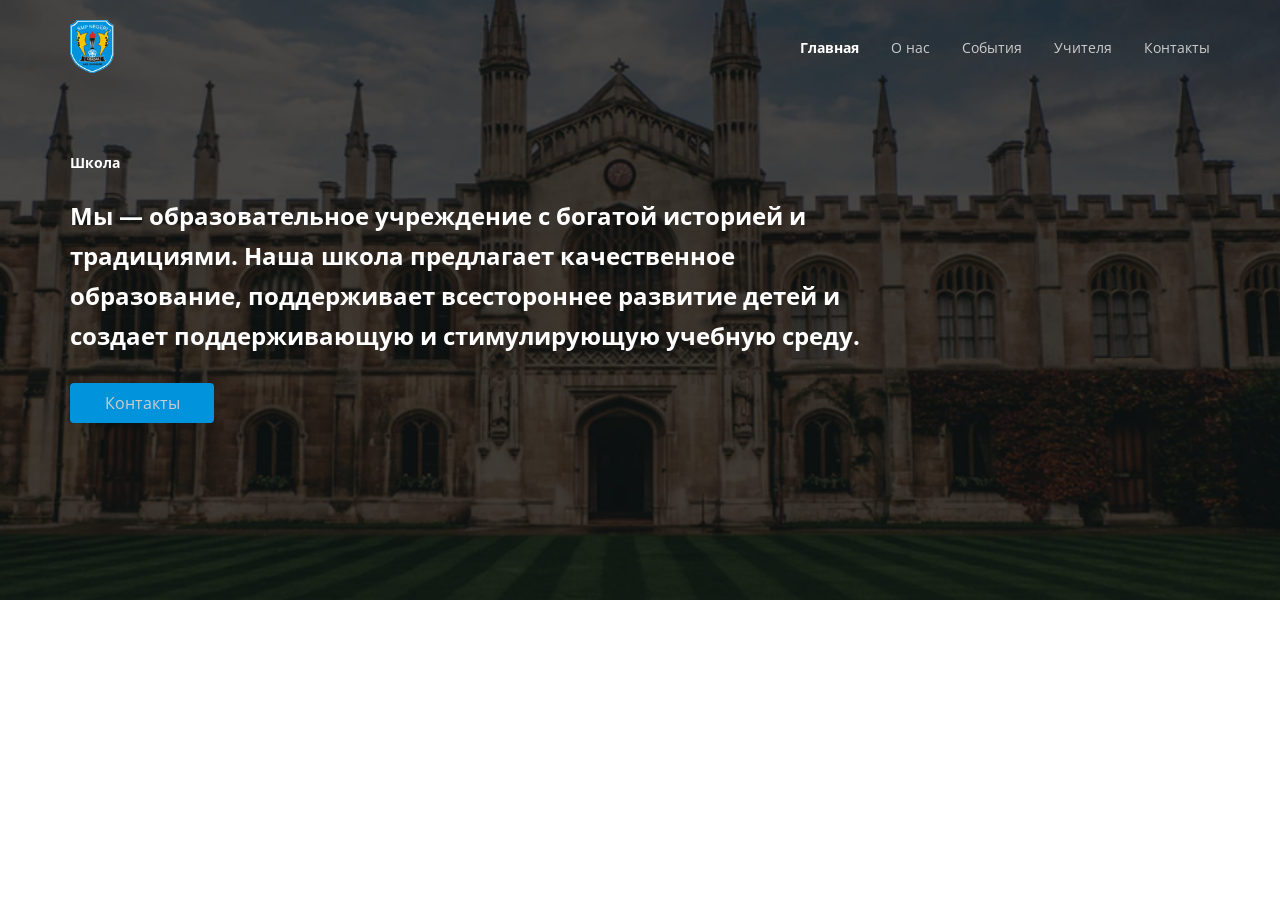
==== index.html @ 68ff4fbd "first commit" ====
<!DOCTYPE html>
<html lang="en">

<head>
    <meta charset="UTF-8">
    <meta name="viewport" content="width=device-width, initial-scale=1.0">
    <title>Главная</title>
    <!-- link css -->
    <link rel="stylesheet" href="./assets/css/home/main.css">
</head>

<body>
    <!-- main start -->
    <main>
        <!-- hero start -->
        <section class="hero">
            <div class="container">
                <div class="hero_content">
                    <img src="./assets/images/homeIMg/image 12.svg" alt="">
                    <nav>
                        <ul class="hero_list">
                            <li><a class="hero_nav after" href="#">Главная</a></li>
                            <li><a class="hero_nav" href="./assets/pages/about.html">О нас</a></li>
                            <li><a class="hero_nav" href="./assets/pages/events.html">События</a></li>
                            <li><a class="hero_nav" href="./assets/pages/teachers.html">Учителя</a></li>
                            <li><a class="hero_nav" href="./assets/pages/contact.html">Контакты</a></li>
                        </ul>
                    </nav>
                </div>
                <div class="hero_wrapper">
                    <p class="hero_title">Школа</p>
                    <p class="hero_suptitle">Мы — образовательное учреждение с богатой историей и традициями. Наша школа
                        предлагает качественное образование, поддерживает всестороннее развитие детей и создает
                        поддерживающую и стимулирующую учебную среду.</p>
                    <a href="./assets/pages/contact.html"><button class="hero_btn">Контакты</button></a>
                </div>
            </div>
        </section>
        <!-- hero end -->
    </main>
    <!-- main end -->

    <script src="./assets/js/main.js"></script>
</body>

</html>
---- assets/css/home/main.css ----
@import url(../global.css);

.hero {
    padding: 20px 10px;
    width: 100%;
    height: 600px;
    background: url('../../images/homeIMg/Mask Group (6).png') no-repeat center;
    background-size: cover;
}

.hero_content {
    display: flex;
    justify-content: space-between;
    align-items: center;
}

.hero_list {
    display: flex;
    gap: 32px;
}

.hero_nav {
    color: rgb(206, 205, 205);
    font-size: 14px;
    font-weight: 400;
}

.hero_wrapper {
    margin-top: 80px;
}

.hero_title {
    color: rgb(255, 255, 255);
    font-family: Open Sans;
    font-size: 14px;
    font-weight: 700;
}

.hero_suptitle {
    color: rgb(255, 255, 255);
    font-family: Open Sans;
    font-size: 24px;
    font-weight: 700;
    line-height: 40px;
    width: 817px;
    padding-top: 24px;
}

.hero_btn {
    width: 144px;
    height: 40px;
    color: rgb(206, 205, 205);
    font-family: Open Sans;
    font-size: 16px;
    font-weight: 400;
    border-radius: 4px;
    border: none;
    background: rgb(1, 147, 220);
    margin-top: 27px;
    cursor: pointer;
}
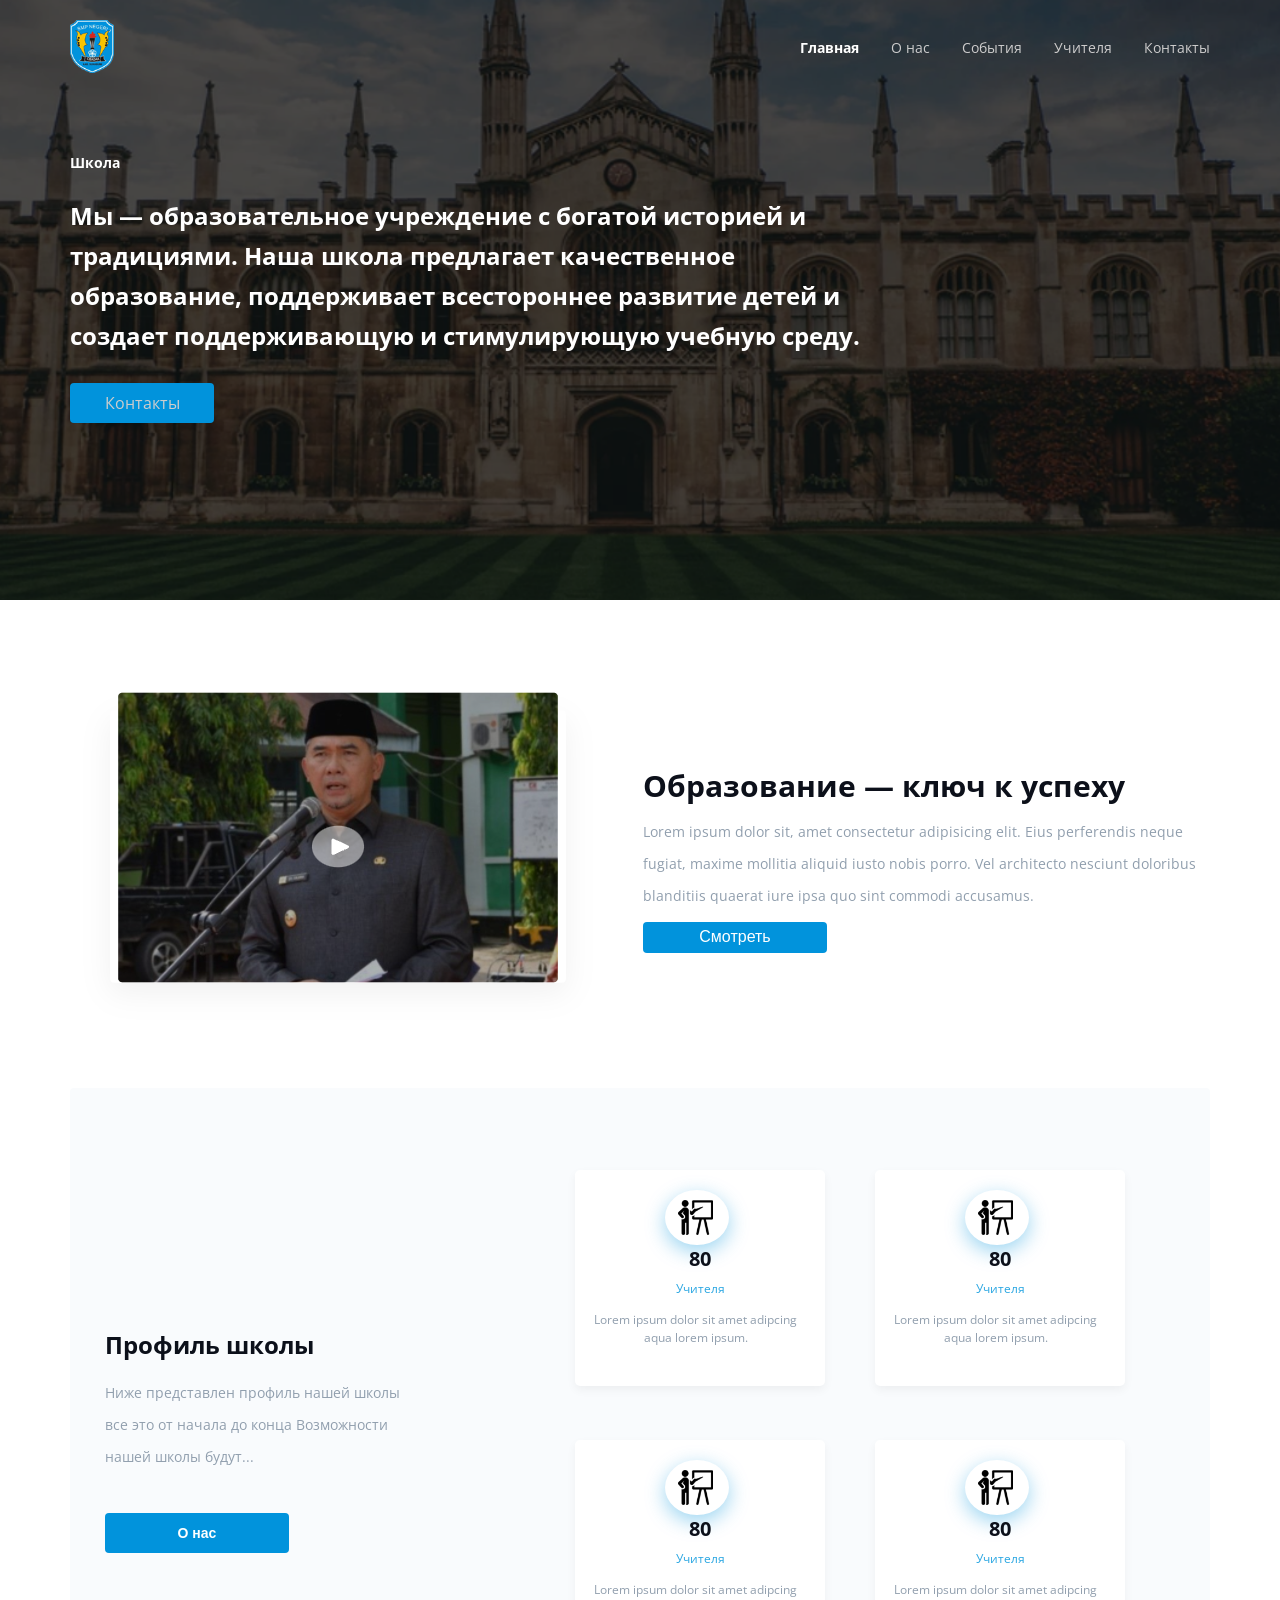
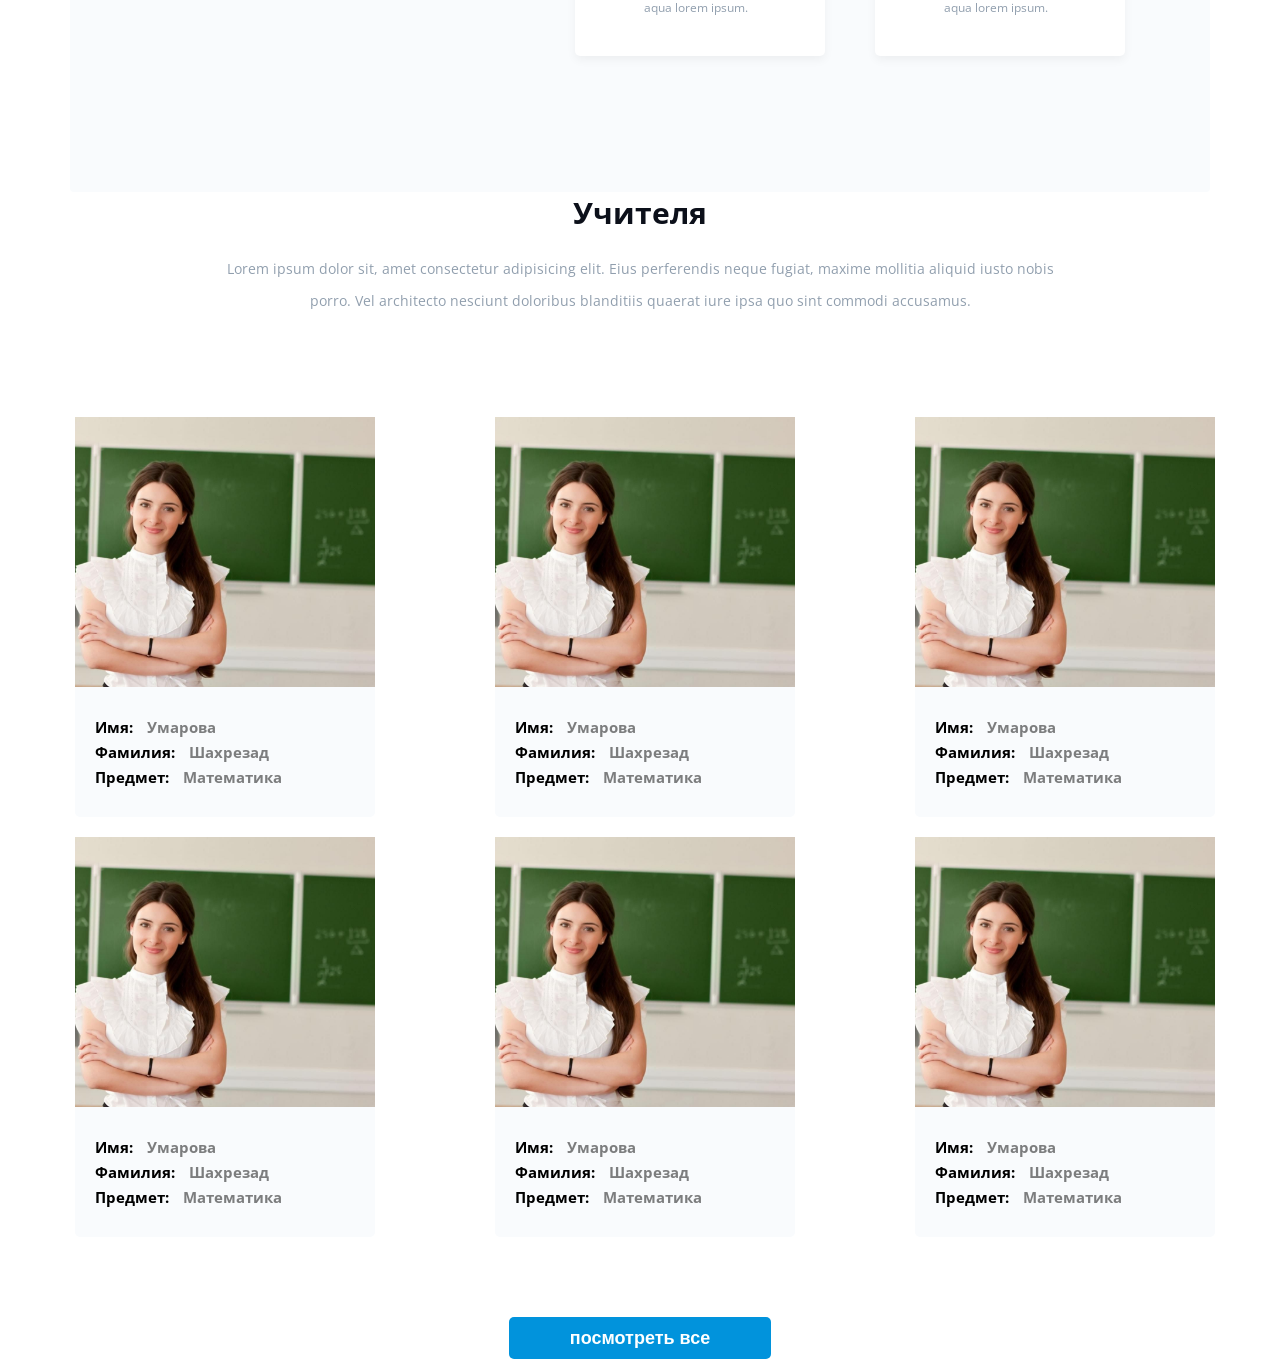
==== commit 0e5af958: "home" ====
--- a/index.html
+++ b/index.html
@@ -37,6 +37,122 @@
             </div>
         </section>
         <!-- hero end -->
+        <!-- certification start -->
+        <section class="certification">
+            <div class="container">
+                <div class="certification_left_right">
+                    <div class="certification_left">
+                        <img src="./assets/images/homeIMg/Video Sambutan.png" alt="">
+                    </div>
+
+                    <div class="certification_right">
+                        <h2 class="certification_title">Образование — ключ к успеху</h2>
+                        <p class="certification_suptitle">Lorem ipsum dolor sit, amet consectetur adipisicing elit. Eius
+                            perferendis neque fugiat, maxime mollitia aliquid iusto nobis porro. Vel architecto nesciunt
+                            doloribus blanditiis quaerat iure ipsa quo sint commodi accusamus.</p>
+                        <a href="#"><button class="certification_btn">Смотреть</button></a>
+                    </div>
+                </div>
+            </div>
+        </section>
+        <!-- certification end -->
+        <!-- prof start -->
+        <section class="prof">
+            <div class="container">
+                <div class="prof_left_right">
+                    <div class="prof_left">
+                        <p class="prof_title">Профиль школы</p>
+                        <p class="prof_suptitle">Ниже представлен профиль нашей школы
+                            все это от начала до конца
+                            Возможности нашей школы будут...</p>
+                        <a href="./assets/pages/about.html"><button class="prof_nav">О нас</button></a>
+                    </div>
+                    <ul class="prof_right">
+                        <li class="right_list">
+                            <div class="right_box"><img src="./assets/images/homeIMg/image-removebg-preview (1) 1.svg"
+                                    alt=""></div>
+                            <p class="sam">80</p>
+                            <p class="right_title">Учителя</p>
+                            <p class="right_suptitle">Lorem ipsum dolor sit amet adipcing aqua lorem ipsum.</p>
+                        </li>
+                        <li class="right_list">
+                            <div class="right_box"><img src="./assets/images/homeIMg/image-removebg-preview (1) 1.svg"
+                                    alt=""></div>
+                            <p class="sam">80</p>
+                            <p class="right_title">Учителя</p>
+                            <p class="right_suptitle">Lorem ipsum dolor sit amet adipcing aqua lorem ipsum.</p>
+                        </li>
+                        <li class="right_list">
+                            <div class="right_box"><img src="./assets/images/homeIMg/image-removebg-preview (1) 1.svg"
+                                    alt=""></div>
+                            <p class="sam">80</p>
+                            <p class="right_title">Учителя</p>
+                            <p class="right_suptitle">Lorem ipsum dolor sit amet adipcing aqua lorem ipsum.</p>
+                        </li>
+                        <li class="right_list">
+                            <div class="right_box"><img src="./assets/images/homeIMg/image-removebg-preview (1) 1.svg"
+                                    alt=""></div>
+                            <p class="sam">80</p>
+                            <p class="right_title">Учителя</p>
+                            <p class="right_suptitle">Lorem ipsum dolor sit amet adipcing aqua lorem ipsum.</p>
+                        </li>
+                    </ul>
+                </div>
+            </div>
+        </section>
+        <!-- prof end -->
+        <!-- teachers start -->
+
+        <section class="teachers">
+            <div class="container">
+                <div class="teachers_wrapper">
+                    <h2 class="teachers_title">Учителя</h2>
+                    <p class="teachers_suptitle">Lorem ipsum dolor sit, amet consectetur adipisicing elit. Eius
+                        perferendis neque fugiat, maxime mollitia aliquid iusto nobis porro. Vel architecto nesciunt
+                        doloribus blanditiis quaerat iure ipsa quo sint commodi accusamus.</p>
+                    <ul class="teach-list">
+                        <li class="teach_list">
+                            <img class="teach_img" src="./assets/images/homeIMg/image.jpg" alt="">
+                            <p class="name">Имя: <span class="spann">Умарова</span> </p>
+                            <p class="surname">Фамилия: <span class="spann">Шахрезад</span> </p>
+                            <p class="item">Предмет: <span class="spann">Математика</span> </p>
+                        </li>
+                        <li class="teach_list">
+                            <img class="teach_img" src="./assets/images/homeIMg/image.jpg" alt="">
+                            <p class="name">Имя: <span class="spann">Умарова</span> </p>
+                            <p class="surname">Фамилия: <span class="spann">Шахрезад</span> </p>
+                            <p class="item">Предмет: <span class="spann">Математика</span> </p>
+                        </li>
+                        <li class="teach_list">
+                            <img class="teach_img" src="./assets/images/homeIMg/image.jpg" alt="">
+                            <p class="name">Имя: <span class="spann">Умарова</span> </p>
+                            <p class="surname">Фамилия: <span class="spann">Шахрезад</span> </p>
+                            <p class="item">Предмет: <span class="spann">Математика</span> </p>
+                        </li>
+                        <li class="teach_list">
+                            <img class="teach_img" src="./assets/images/homeIMg/image.jpg" alt="">
+                            <p class="name">Имя: <span class="spann">Умарова</span> </p>
+                            <p class="surname">Фамилия: <span class="spann">Шахрезад</span> </p>
+                            <p class="item">Предмет: <span class="spann">Математика</span> </p>
+                        </li>
+                        <li class="teach_list">
+                            <img class="teach_img" src="./assets/images/homeIMg/image.jpg" alt="">
+                            <p class="name">Имя: <span class="spann">Умарова</span> </p>
+                            <p class="surname">Фамилия: <span class="spann">Шахрезад</span> </p>
+                            <p class="item">Предмет: <span class="spann">Математика</span> </p>
+                        </li>
+                        <li class="teach_list">
+                            <img class="teach_img" src="./assets/images/homeIMg/image.jpg" alt="">
+                            <p class="name">Имя: <span class="spann">Умарова</span> </p>
+                            <p class="surname">Фамилия: <span class="spann">Шахрезад</span> </p>
+                            <p class="item">Предмет: <span class="spann">Математика</span> </p>
+                        </li>
+                    </ul>
+                    <a href="./assets/pages/teachers.html"><button class="teach_nav">посмотреть все</button></a>
+                </div>
+            </div>
+        </section>
+        <!-- teachers end -->
     </main>
     <!-- main end -->
 
--- a/assets/css/home/main.css
+++ b/assets/css/home/main.css
@@ -58,4 +58,225 @@
     background: rgb(1, 147, 220);
     margin-top: 27px;
     cursor: pointer;
+}
+
+/* certification */
+.certification_left_right {
+    display: flex;
+    gap: 37px;
+    align-items: center;
+    margin-top: 80px;
+}
+
+.certification_title {
+    color: rgb(12, 16, 26);
+    font-size: 30px;
+    font-weight: 700;
+}
+
+.certification_suptitle {
+    width: 585px;
+    color: rgb(145, 159, 174);
+    font-size: 14px;
+    font-weight: 400;
+    line-height: 32px;
+    padding-top: 10px;
+}
+
+.certification_btn {
+    width: 184px;
+    height: 30.81px;
+    border-radius: 4px;
+    border: none;
+    background: rgb(1, 147, 220);
+    color: rgb(255, 255, 255);
+    font-size: 16px;
+    font-weight: 400;
+    margin-top: 10px;
+}
+
+/* prof */
+.prof_left_right {
+    display: flex;
+    border-radius: 4px;
+    gap: 155px;
+    width: 100%;
+    height: 704px;
+    background: rgb(249, 251, 253);
+    justify-content: center;
+    align-items: center;
+    margin-top: 50px;
+}
+
+.right_box {
+    width: 64px;
+    height: 55.3px;
+    box-shadow: 0px 6px 20px 0px rgba(1, 147, 220, 0.4);
+    background: rgb(255, 255, 255);
+    border-radius: 50%;
+    display: flex;
+    align-items: center;
+    padding-left: 13px;
+    margin-left: 90px;
+    margin-top: 20px;
+}
+
+.prof_right {
+    display: grid;
+    grid-template-columns: repeat(2, 300px);
+    grid-template-rows: repeat(2, 270px);
+
+}
+
+.right_list {
+    display: flex;
+    flex-direction: column;
+    width: 250px;
+    height: 216px;
+    border-radius: 5px;
+    box-shadow: 0px 4px 10px 0px rgba(0, 0, 0, 0.05);
+    background: rgb(255, 255, 255);
+}
+
+.prof_title {
+    color: rgb(12, 16, 26);
+    font-size: 24px;
+    font-weight: 700;
+}
+
+.prof_suptitle {
+    color: rgb(145, 159, 174);
+    width: 315px;
+    font-size: 14px;
+    font-weight: 400;
+    line-height: 32px;
+    padding-top: 16px;
+}
+
+.prof_nav {
+    width: 184px;
+    height: 40px;
+    border-radius: 4px;
+    border: none;
+    background: rgb(1, 147, 220);
+    color: rgb(255, 255, 255);
+    font-size: 14px;
+    font-weight: 700;
+    margin-top: 40px;
+}
+
+.sam {
+    color: rgb(12, 16, 26);
+    font-size: 20px;
+    font-weight: 700;
+    text-align: center;
+}
+
+.right_title {
+    color: rgb(43, 167, 226);
+    font-size: 12px;
+    font-weight: 400;
+    text-align: center;
+    padding-top: 8px;
+}
+
+.right_suptitle {
+    width: 223px;
+    color: rgb(145, 159, 174);
+    font-family: Open Sans;
+    font-size: 12px;
+    font-weight: 400;
+    line-height: 18px;
+    text-align: center;
+    padding-top: 14px;
+    padding-left: 18px;
+}
+
+.teach_img {
+    width: 300px;
+    height: 270px;
+    background-size: cover;
+    object-fit: cover;
+}
+
+.teach_list {
+    width: 300px;
+    height: 400px;
+    border-radius: 5px;
+    background: rgb(249, 251, 253);
+}
+
+.teachers_title {
+    color: rgb(12, 16, 26);
+    font-size: 30px;
+    font-weight: 700;
+}
+
+.teachers_suptitle {
+    width: 837px;
+    color: rgb(145, 159, 174);
+    font-size: 14px;
+    font-weight: 400;
+    line-height: 32px;
+    text-align: center;
+    padding-top: 20px;
+}
+
+.teachers_wrapper {
+    display: flex;
+    flex-direction: column;
+    align-items: center;
+}
+
+.name {
+    color: rgb(0, 0, 0);
+    font-size: 15px;
+    font-weight: 700;
+    padding-top: 25px;
+    padding-left: 20px;
+}
+
+.surname {
+    color: rgb(0, 0, 0);
+    font-size: 15px;
+    font-weight: 700;
+    padding-top: 5px;
+    padding-left: 20px;
+
+
+}
+
+.item {
+    color: rgb(0, 0, 0);
+    font-size: 15px;
+    font-weight: 700;
+    padding-top: 5px;
+    padding-left: 20px;
+
+
+}
+
+.spann {
+    color: rgba(0, 0, 0, 0.5);
+    padding-left: 10px;
+}
+.teach-list{
+    display: flex;
+    display: grid;
+    grid-template-columns: repeat(3,400px);
+    margin-left: 110px;
+    margin-top: 100px;
+    gap: 20px;
+}
+.teach_nav{
+    width: 262px;
+    height: 42px;
+    border-radius: 5px;
+border: none;
+cursor: pointer;
+background: rgb(1, 147, 220);
+color: rgb(255, 255, 255);
+font-size: 18px;
+font-weight: 700;
+margin-top: 80px;
 }
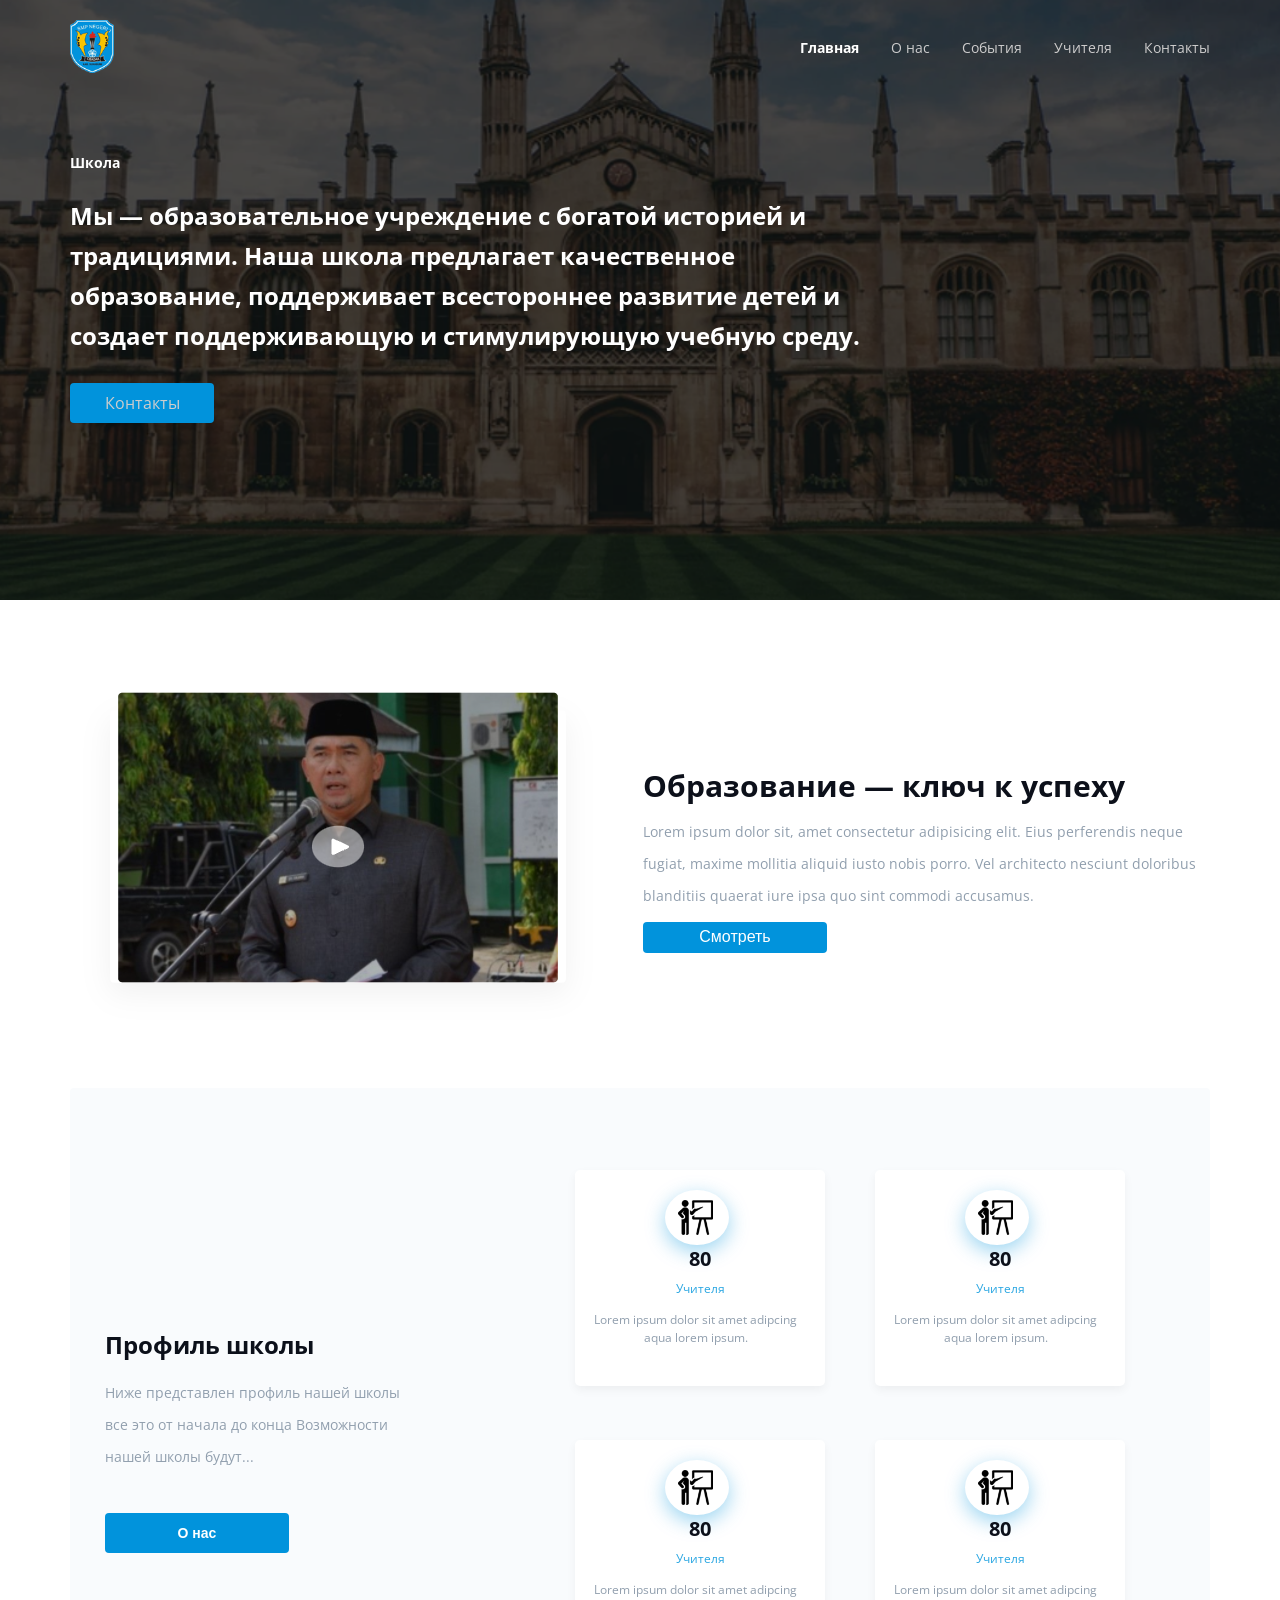
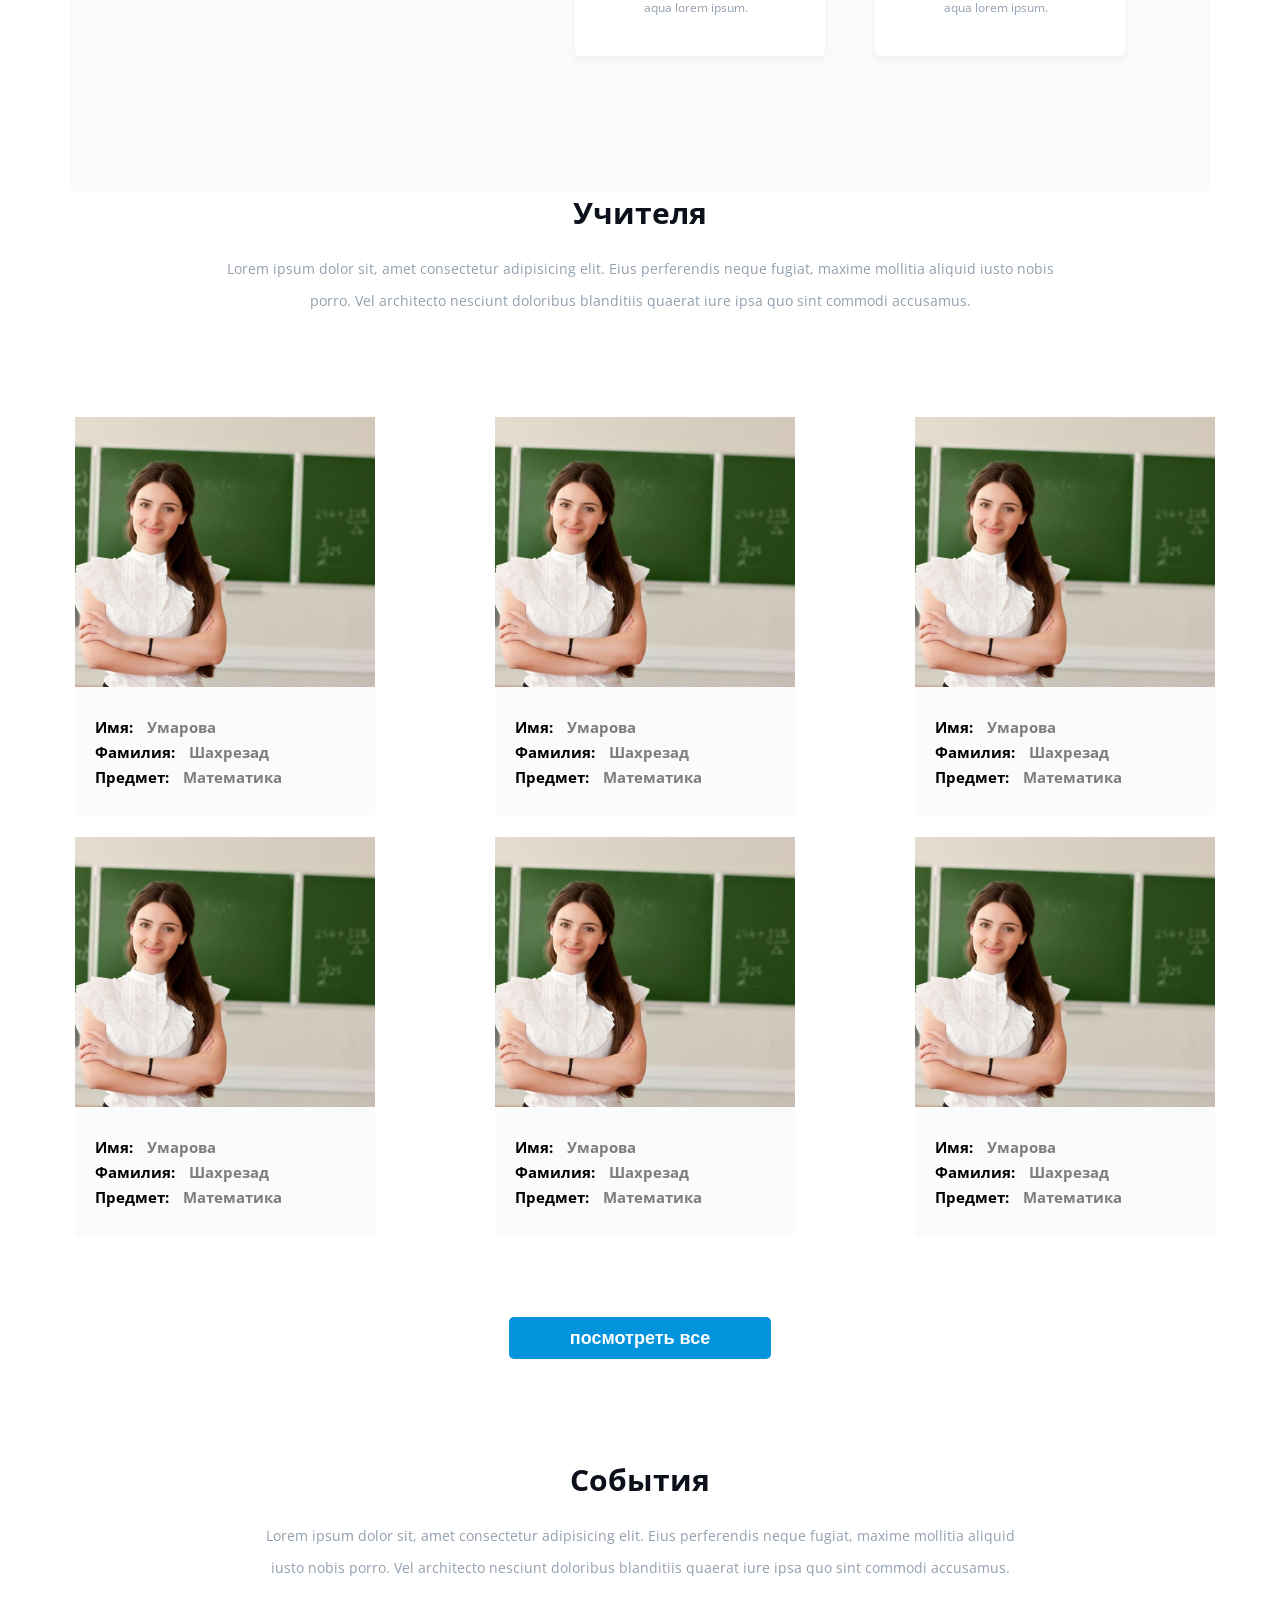
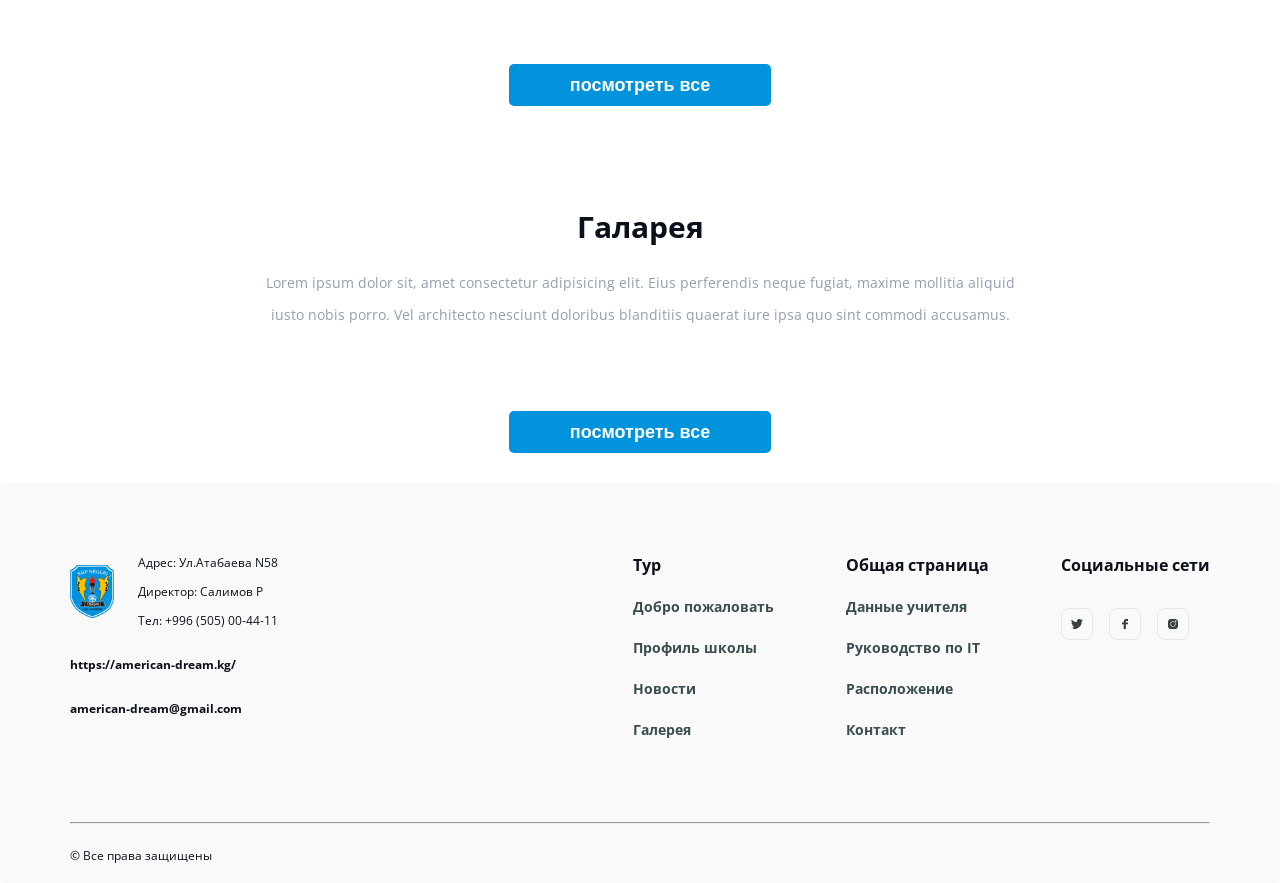
==== commit dce48e53: "homePage" ====
--- a/index.html
+++ b/index.html
@@ -153,9 +153,92 @@
             </div>
         </section>
         <!-- teachers end -->
+
+        <!-- event start -->
+        <section class="event">
+            <div class="container">
+                <div class="event_wrapper">
+                    <h2 class="event_title">События</h2>
+                    <p class="event_suptitle">Lorem ipsum dolor sit, amet consectetur adipisicing elit. Eius perferendis
+                        neque fugiat, maxime mollitia aliquid iusto nobis porro. Vel architecto nesciunt doloribus
+                        blanditiis quaerat iure ipsa quo sint commodi accusamus.</p>
+                    <ul class="event_list"></ul>
+                    <a href="./assets/pages/events.html"><button class="teach_nav">посмотреть все</button></a>
+                </div>
+        </section>
+
+        <!-- event end -->
+
+        <!-- gallery start -->
+        <section class="gallery">
+            <div class="container">
+                <div class="event_wrapper">
+                    <h2 class="event_title">Галарея</h2>
+                    <p class="event_suptitle">Lorem ipsum dolor sit, amet consectetur adipisicing elit. Eius perferendis
+                        neque fugiat, maxime mollitia aliquid iusto nobis porro. Vel architecto nesciunt doloribus
+                        blanditiis quaerat iure ipsa quo sint commodi accusamus.</p>
+                    <ul class="gallery_list"></ul>
+                    <a href="./assets/pages/gallery.html"><button class="teach_nav">посмотреть все</button></a>
+                </div>
+            </div>
+        </section>
+        <!-- gallery end -->
     </main>
     <!-- main end -->
-
+    <!-- footer start -->
+    <footer class="footer">
+        <div class="container">
+            <div class="footer_left_right">
+                <div class="footer_left">
+                    <div class="footer_content">
+                        <img src="./assets/images/homeIMg/image 12.svg" alt="">
+                        <div class="footer_wrap">
+                            <p class="footer_adres">Адрес: Ул.Атабаева N58</p>
+                            <p class="footer_adres">Директор: Салимов Р</p>
+                            <p class="footer_adres">Тел: +996 (505) 00-44-11</p>
+                        </div>
+                    </div>
+
+                    <a class="me_adres" href="https://american-dream.kg/">https://american-dream.kg/</a>
+                    <a class="me_adres" href="american-dream@gmail.com">american-dream@gmail.com</a>
+                </div>
+
+                <div class="footer_right">
+                    <ul class="footer_nav">
+                        <li>
+                            <p class="footer_info">Тур</p>
+                        </li>
+                        <li><a href="#">Добро пожаловать</a></li>
+                        <li><a href="#">Профиль школы</a></li>
+                        <li><a href="#">Новости</a></li>
+                        <li><a href="#">Галерея</a></li>
+                    </ul>
+                    <ul class="footer_nav">
+                        <li>
+                            <p class="footer_info">Общая страница</p>
+                        </li>
+                        <li><a href="#">Данные учителя</a></li>
+                        <li><a href="#">Руководство по IT</a></li>
+                        <li><a href="#">Расположение</a></li>
+                        <li><a href="#">Контакт</a></li>
+                    </ul>
+                    <ul class="footer_nav">
+                        <li class="footer_rig_item">
+                            <p class="footer_info">Социальные сети</p>
+                            <div class="footer_set">
+                                <a href="#" class="box"><img src="./assets/images/homeIMg/Icon Twitter.svg" alt=""></a>
+                                <a href="#" class="box"><img src="./assets/images/homeIMg/Icon Facebook.svg" alt=""></a>
+                                <a href="#" class="box"><img src="./assets/images/homeIMg/Icon Instagram.svg" alt=""></a>
+                            </div>
+                        </li>
+                    </ul>
+                </div>
+            </div>
+            <hr class="hr">
+            <p class="prav">© Все права защищены</p>
+        </div>
+    </footer>
+    <!-- footer end -->
     <script src="./assets/js/main.js"></script>
 </body>
 
--- a/assets/css/home/main.css
+++ b/assets/css/home/main.css
@@ -260,23 +260,202 @@
     color: rgba(0, 0, 0, 0.5);
     padding-left: 10px;
 }
-.teach-list{
+
+.teach-list {
     display: flex;
     display: grid;
-    grid-template-columns: repeat(3,400px);
+    grid-template-columns: repeat(3, 400px);
     margin-left: 110px;
     margin-top: 100px;
     gap: 20px;
 }
-.teach_nav{
+
+.teach_nav {
     width: 262px;
     height: 42px;
     border-radius: 5px;
-border: none;
-cursor: pointer;
-background: rgb(1, 147, 220);
-color: rgb(255, 255, 255);
-font-size: 18px;
-font-weight: 700;
-margin-top: 80px;
+    border: none;
+    cursor: pointer;
+    background: rgb(1, 147, 220);
+    color: rgb(255, 255, 255);
+    font-size: 18px;
+    font-weight: 700;
+    margin-top: 80px;
+}
+
+.teach_img {
+    width: 300px;
+    height: 270px;
+    object-fit: cover;
+}
+
+.teach_api {
+    display: grid;
+    grid-template-columns: repeat(3, 400px);
+}
+
+.eventList {
+    position: relative;
+}
+
+.event_date {
+    position: absolute;
+    bottom: 39px;
+    width: 300px;
+    height: 50px;
+    border-radius: 5px;
+    text-align: center;
+    padding-top: 16px;
+    background: rgba(1, 147, 220, 0.8);
+    color: rgb(255, 255, 255);
+    font-size: 18px;
+    font-weight: 700;
+}
+
+.event_list {
+    display: grid;
+    grid-template-columns: repeat(3, 440px);
+    margin-left: 200px;
+
+}
+
+.event_img {
+    border-radius: 5px;
+    margin-top: 50px;
+    box-shadow: 0px 0px 10px 0px rgba(0, 0, 0, 0.1);
+    background: url(), rgb(255, 255, 255);
+}
+
+.event_img {
+    width: 300px;
+    height: 270px;
+}
+
+.event_name {
+    color: rgb(24, 27, 30);
+    font-size: 24px;
+    font-weight: 900;
+    padding-left: 120px;
+}
+
+.event_wrapper {
+    display: flex;
+    flex-direction: column;
+    align-items: center;
+}
+
+.event_title {
+    color: rgb(12, 16, 26);
+    font-size: 30px;
+    font-weight: 700;
+    padding-top: 100px;
+}
+
+.event_suptitle {
+    width: 771px;
+    color: rgb(145, 159, 174);
+    font-size: 14px;
+    font-weight: 400;
+    line-height: 32px;
+    text-align: center;
+    padding-top: 20px;
+}
+
+.footer {
+    width: 100%;
+    height: 400px;
+    border-radius: 4px;
+margin-top: 30px;
+    background: rgb(249, 249, 249);
+}
+
+.footer_left_right {
+    display: flex;
+    justify-content: space-between;
+    padding-top: 71px;
+}
+
+.footer_content {
+    display: flex;
+    gap: 24px;
+    align-items: center;
+}
+
+.footer_right {
+    display: flex;
+    gap: 72px;
+}
+
+.footer_left {
+    display: flex;
+    flex-direction: column;
+
+}
+
+.footer_adres {
+    color: rgb(12, 16, 26);
+    font-size: 12px;
+    font-weight: 400;
+
+}
+
+.footer_wrap {
+    display: flex;
+    flex-direction: column;
+    gap: 12px;
+}
+
+.me_adres {
+    color: rgb(12, 16, 26);
+    font-size: 12px;
+    font-weight: 700;
+    margin-top: 27px;
+}
+
+.footer_info {
+    color: rgb(12, 16, 26);
+    font-family: Open Sans;
+    font-size: 16px;
+    font-weight: 700;
+}
+
+.footer_nav {
+    display: flex;
+    flex-direction: column;
+    gap: 19px;
+}
+
+.footer_nav li a {
+    color: rgb(58, 78, 80);
+    font-family: Open Sans;
+    font-size: 14px;
+    font-weight: 700;
+}
+
+.box {
+    width: 32px;
+    height: 32px;
+    box-sizing: border-box;
+    border: 1px solid rgb(230, 230, 231);
+    border-radius: 8px;
+    display: flex;
+    align-items: center;
+    justify-content: center;
+}
+
+.footer_set {
+    display: flex;
+    gap: 16px;
+    margin-top: 32px;
+}
+
+.hr {
+    margin-top: 82px;
+}
+
+.prav {
+    color: rgb(12, 16, 26);
+    font-size: 12px;
+    font-weight: 400;
+    padding-top: 23px;
 }
